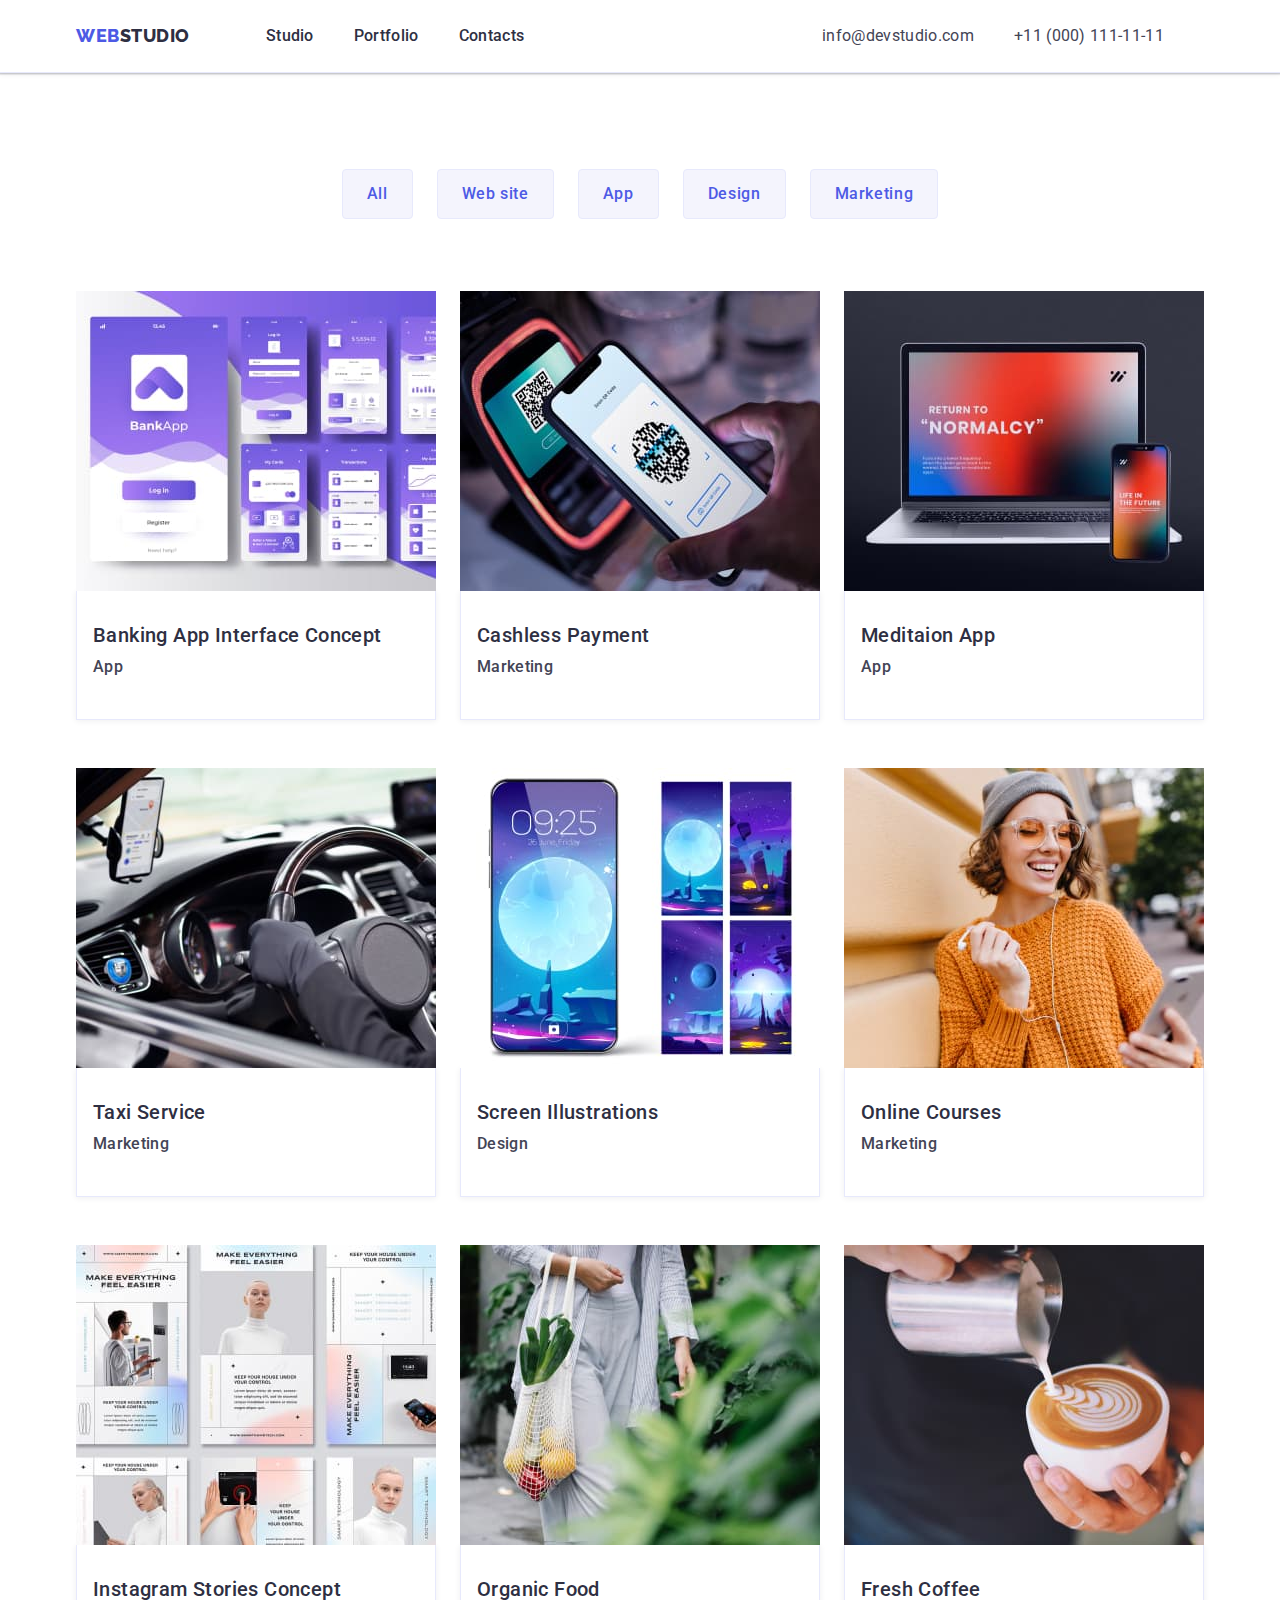
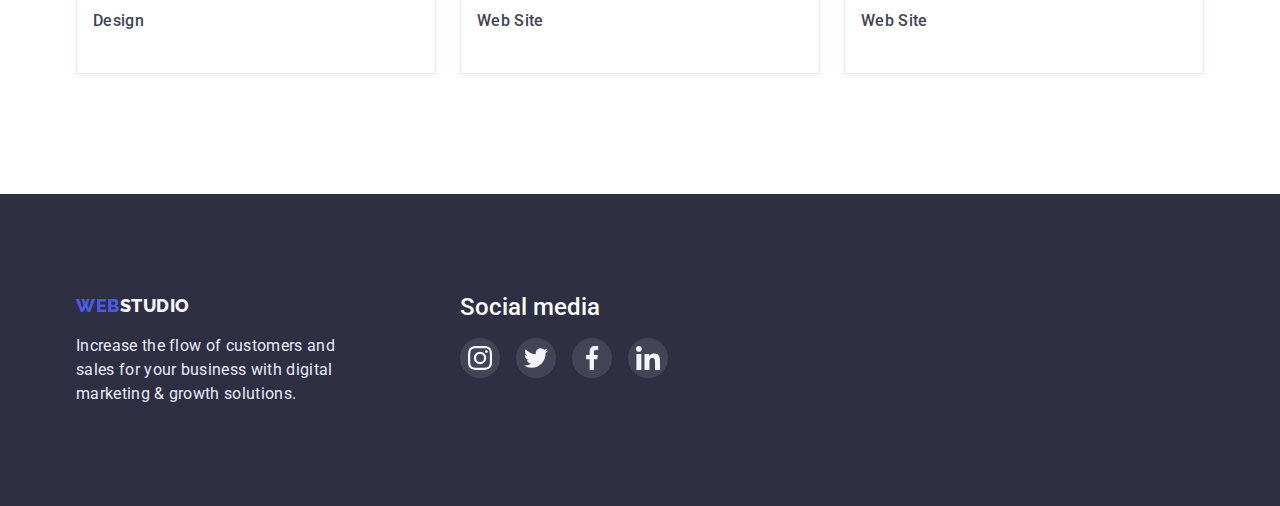
==== portfolio.html @ a3a53107 "Initial commit" ====
<!DOCTYPE html>
<html lang="en">

<head>
  <meta charset="UTF-8" />
  <meta http-equiv="X-UA-Compatible" content="IE=edge" />
  <meta name="viewport" content="width=device-width, initial-scale=1.0" />
  <title>Portfolio</title>
  <link rel="preconnect" href="https://fonts.googleapis.com" />
  <link rel="preconnect" href="https://fonts.gstatic.com" crossorigin />
  <link href="https://fonts.googleapis.com/css2?family=Raleway:wght@800&family=Roboto:wght@400;500;700;900&display=swap"
    rel="stylesheet" />
  <link rel="stylesheet" href="https://cdn.jsdelivr.net/npm/modern-normalize@1.1.0/modern-normalize.min.css">

  <link rel="stylesheet" href="./css/styles.css" />
</head>

<body>
  <!-- HEADER -->

  <header class="page-header">
    <div class="header-container container">
      <nav class="page-nav">
        <a class="logo link" href="./index.html">Web<span class="dark-logo">Studio</span></a>
        <ul class="menu-list list">
          <li class="menu-item">
            <a class="menu-link link" href="./index.html">Studio</a>
          </li>
          <li class="menu-item">
            <a class="menu-link link" href="./portfolio.html">Portfolio</a>
          </li>
          <li class="menu-item">
            <a class="menu-link link" href="">Contacts</a>
          </li>
        </ul>
      </nav>

      <ul class="contact list">
        <li class="contact-item">
          <a class="contact-link link" href="mailto:info@devstudio.com">info@devstudio.com</a>
        </li>
        <li class="contact-item">
          <a class="contact-link link" href="tel:+110001111111">+11 (000) 111-11-11</a>
        </li>
      </ul>
    </div>
  </header>


  <!-- Our projects -->
  <main>

    <section class="main-menu">
      <div class="container">
        <h1 hidden>Our projects</h1>
        <ul class="project-list list">
          <li><button type="button" class="project-button">All</button></li>
          <li><button type="button" class="project-button">Web site</button></li>
          <li><button type="button" class="project-button">App</button>
          </li>
          <li><button type="button" class="project-button">Design</button></li>
          <li><button type="button" class="project-button">Marketing</button></li>
        </ul>

        <!-- Work examples -->

        <ul class="work-list list">
          <li class="work-item">
            <a class="work-item-link link" href=""><img class="work-example" src="./images/projects/project1.jpg"
                alt="Banking App Interface" width="360" height="300" />
              <div class="work-team-wrapper">
                <h2 class="section-subtitle">Banking App Interface Concept</h2>
                <p class="section-discription">App</p>
              </div>
            </a>
          </li>
          <li class="work-item">
            <a class="work-item-link link" href=""><img class="work-example" src="./images/projects/project2.jpg"
                alt="paying by phone" width="360" height="300" />
              <div class="work-team-wrapper">
                <h2 class="section-subtitle">Cashless Payment</h2>
                <p class="section-discription">Marketing</p>
              </div>
            </a>
          </li>
          <li class="work-item">
            <a class="work-item-link link" href=""><img class="work-example" src="./images/projects/project3.jpg"
                alt="laptop with app screen" width="360" height="300" />
              <div class="work-team-wrapper">
                <h2 class="section-subtitle">Meditaion App</h2>
                <p class="section-discription">App</p>
              </div>
            </a>
          </li>
          <li class="work-item">
            <a class="work-item-link link" href=""><img class="work-example" src="./images/projects/project4.jpg"
                alt="driver in the car" width="360" height="300" />
              <div class="work-team-wrapper">
                <h2 class="section-subtitle">Taxi Service</h2>
                <p class="section-discription">Marketing</p>
              </div>
            </a>
          </li>
          <li class="work-item">
            <a class="work-item-link link" href=""><img class="work-example" src="./images/projects/project5.jpg"
                alt="wallpapers for the phone" width="360" height="300" />
              <div class="work-team-wrapper">
                <h2 class="section-subtitle">Screen Illustrations</h2>
                <p class="section-discription">Design</p>
              </div>
            </a>
          </li>
          <li class="work-item">
            <a class="work-item-link link" href=""><img class="work-example" src="./images/projects/project6.jpg"
                alt="smiling girl with a phone" width="360" height="300" />
              <div class="work-team-wrapper">
                <h2 class="section-subtitle">Online Courses</h2>
                <p class="section-discription">Marketing</p>
              </div>
            </a>
          </li>
          <li class="work-item">
            <a class="work-item-link link" href=""><img class="work-example" src="./images/projects/project7.jpg"
                alt="wallpapers for instagram" width="360" height="300" />
              <div class="work-team-wrapper">
                <h2 class="section-subtitle">Instagram Stories Concept</h2>
                <p class="section-discription">Design</p>
              </div>
            </a>
          </li>
          <li class="work-item">
            <a class="work-item-link link" href=""><img class="work-example" src="./images/projects/project8.jpg"
                alt="legumes in the bag" width="360" height="300" />
              <div class="work-team-wrapper">
                <h2 class="section-subtitle">Organic Food</h2>
                <p class="section-discription">Web Site</p>
              </div>
            </a>
          </li>
          <li class="work-item">
            <a class="work-item-link link" href=""><img class="work-example" src="./images/projects/project9.jpg"
                alt="coffe in the cup" width="360" height="300" />
              <div class="work-team-wrapper">
                <h2 class="section-subtitle">Fresh Coffee</h2>
                <p class="section-discription">Web Site</p>
              </div>
            </a>
          </li>
        </ul>
      </div>
    </section>

  </main>
  <!-- FOOTER -->

  <footer class="footer">
    <div class="footer-container">
      <div class="footer-logo-part">
        <a class="logo link" href="./index.html">Web<span class="light-logo">Studio</span></a>
        <p class="footer-discription">
          Increase the flow of customers and sales for your business with digital
          marketing & growth solutions.
        </p>
      </div>
      <div class="social-media">
        <h2 class="footer-title">Social media</h2>
        <ul class="footer-social list">
          <li class="social-item">
            <a class="footer-social-link" href="https://instagram.com" rel="noopener noreferrer"
              aria-label="instagram link">
              <svg class="footer-social-sgv" width="24" height="24">
                <use href="./images/icons.svg#icon-instagram"></use>
              </svg>
            </a>
          </li>
          <li class="social-item">
            <a class="footer-social-link" href="https://twitter.com" rel="noopener noreferrer"
              aria-label="twitter link">
              <svg class="footer-social-svg" width="24" height="24">
                <use href="./images/icons.svg#icon-twitter"></use>
              </svg>
            </a>
          </li>
          <li class="social-item">
            <a class="footer-social-link" href="https://facebook.com" rel="noopener noreferrer"
              aria-label="facebook link">
              <svg class="footer-social-svg" width="24" height="24">
                <use href="./images/icons.svg#icon-facebook"></use>
              </svg>
            </a>
          </li>
          <li class="social-item">
            <a class="footer-social-link" href="https://linkedin.com/" rel="noopener noreferrer"
              aria-label="linkedin link">
              <svg class="footer-social-svg" width="24" height="24">
                <use href="./images/icons.svg#icon-linkedin"></use>
              </svg>
            </a>
          </li>
        </ul>
      </div>
    </div>

  </footer>

</body>

</html>
---- css/styles.css ----
:root {
  /* Fonts */
  --primary-font: 'Roboto', sans-serif;
  --secondary-font: 'Raleway', sans-serif;

  /* text colors */
  --primary-text-color: #2e2f42;
  --secondary-text-color: #434455;
  --contrast-text-color: #ffffff;

  /* BG colors */
  --dark-color-theme: #e7e9fc;
  --accent-color: #4d5ae5;
  --style-color: #404bbf;
  --accent-color-second: #f4f4fd;
  --accent-color-border-8: rgba(46, 47, 66, 0.08);
  --accent-color-border-16: rgba(46, 47, 66, 0.16);
  --accent-color-border-70: rgba(46, 47, 66, 0.7);
  --icons-color: #8e8f99;
  --icons-color2: #31d0aa;
  --icons-color3: rgba(255, 255, 255, 0.1);
}
/* reset styles */
h1,
h2,
h3,
h4,
h5,
h6,
ul,
p {
  margin: 0;
}

img {
  display: block;
  max-width: 100%;
  height: auto;
}

.list {
  list-style: none;
  margin: 0;
  padding: 0;
}
.link {
  text-decoration: none;
}
body {
  font-family: var(--primary-font);
  color: var(--primary-text-color);
}
/* =============== COMPONENTS====================== */
.section-title {
  font-weight: 700;
  font-size: 36px;
  line-height: 1.11;
  text-align: center;
  letter-spacing: 0.02em;
  text-transform: capitalize;
  margin-bottom: 72px;
}

.section-subtitle {
  font-weight: 500;
  font-size: 20px;
  line-height: 1.2;
  letter-spacing: 0.02em;
  margin-bottom: 8px;
}
.section-discription {
  font-size: 16px;
  line-height: 1.5;
  letter-spacing: 0.02em;
  color: var(--secondary-text-color);
  margin-bottom: 8px;
}

.container {
  width: 1158px;
  padding: 0 15px;
  margin: 0 auto;
}

.section {
  padding-top: 120px;
}

/*==== flexbox==== */

.header-container {
  display: flex;
  align-items: center;
  flex-direction: row;
}

.menu-list {
  display: flex;
  align-items: center;
  gap: 40px;
}

.page-nav {
  display: flex;
  flex-direction: row;
}
.contact {
  display: flex;
  flex-direction: row;
}
.contact-item {
  margin-right: 40px;
}

.benefits-list {
  display: flex;
  flex-direction: row;
  gap: 24px;
}

.team-list {
  display: flex;
  gap: 24px;
  flex-direction: row;
  justify-content: center;
  align-items: center;
}

.project-list {
  display: flex;
  flex-direction: row;

  margin-bottom: 72px;
  justify-content: center;
  gap: 24px;
}

.work-list {
  display: flex;
  flex-direction: row;
  flex-wrap: wrap;
  row-gap: 48px;
  column-gap: 24px;
}

.work-item {
  width: calc((100% - 24px * 2) / 3);
}

/* =============== /COMPONENTS====================== */
/*================= HEADER =======================*/

.page-header {
  padding-top: 24px;
  padding-bottom: 24px;
}
.page-nav {
  margin-right: auto;
}

.logo {
  font-family: var(--secondary-font);
  font-weight: 800;
  font-size: 18px;
  line-height: 1.33;
  display: flex;
  align-items: center;
  letter-spacing: 0.03em;
  text-transform: uppercase;
  color: var(--accent-color);
  margin-right: 76px;
}
.dark-logo {
  color: var(--primary-text-color);
}
.menu-link {
  font-weight: 500;
  font-size: 16px;
  line-height: 1.5;
  letter-spacing: 0.02em;
  color: var(--primary-text-color);
}

.menu-link:focus,
.menu-link:hover {
  color: var(--style-color);
}

.work-item-link {
  color: var(--primary-text-color);
  font-weight: 500;
  font-size: 20px;
  line-height: 1.2;
}

.contact-link {
  font-size: 16px;
  line-height: 1.5;
  letter-spacing: 0.02em;
  color: var(--secondary-text-color);
}
.contact-link:focus,
.contact-link:hover {
  color: var(--style-color);
}

/*==================== Hero =========================*/
.hero {
  background-color: var(--primary-text-color);
  padding: 188px 0px;
  background-image: linear-gradient(
      var(--accent-color-border-70),
      var(--accent-color-border-70)
    ),
    url(../images/hero/hero.jpg);

  background-repeat: no-repeat;
  background-position: center;
  max-width: 1440px;
  margin-left: auto;
  margin-right: auto;
}

.main-title {
  font-weight: 700;
  font-size: 56px;
  line-height: 1.07;
  text-align: center;
  letter-spacing: 0.02em;
  color: var(--contrast-text-color);
  margin-bottom: 48px;
}

.main-menu {
  padding: 96px 0px 120px 0px;
}

.button {
  min-width: 169px;
  min-height: 56px;
  border-radius: 4px;
  padding: 16px 32px;
  font-family: var(--primary-font);
  font-weight: 500;
  font-size: 16px;
  line-height: 1.5;
  align-items: center;
  letter-spacing: 0.04em;
  color: var(--contrast-text-color);
  background: var(--accent-color);
  cursor: pointer;
  border: none;
  display: block;
  margin-right: auto;
  margin-left: auto;
}

.hero-container {
  text-align: center;
}

.button:hover,
.button:focus {
  background: var(--style-color);
}
.project-button {
  font-family: var(--primary-font);
  font-weight: 500;
  font-size: 16px;
  line-height: 1.5;
  display: flex;
  align-items: center;
  text-align: center;
  letter-spacing: 0.04em;
  color: var(--accent-color);
  background-color: var(--accent-color-second);
  cursor: pointer;
  border: 1px solid var(--dark-color-theme);
  display: block;
  padding: 12px 24px;
  border-radius: 4px;
}

.project-button:hover,
.project-button:focus {
  background: var(--style-color);
  color: var(--contrast-text-color);
  box-shadow: 0px 3px 1px rgba(0, 0, 0, 0.1), 0px 2px 1px rgba(0, 0, 0, 0.08),
    0px 2px 2px rgba(0, 0, 0, 0.12);
  border-radius: 4px;
  border-color: var(--style-color);
}

.our-team {
  background-color: var(--accent-color-second);
  padding-bottom: 120px;
}

.work-item {
  width: 360px;
}

.work-team-wrapper {
  border: 1px solid var(--dark-color-theme);
  border-top: none;
  padding: 32px 16px;
  box-shadow: 0px 1px 6px var(--accent-color-border-8);
}

.work-item:hover,
.work-item:focus {
  border: 1px solid var(--accent-color-second);
  box-shadow: 0px 1px 6px var(--accent-color-border-8),
    0px 1px 1px var(--accent-color-border-16),
    0px 2px 1px var(--accent-color-border-8);
}

.team-members-wrapper {
  padding: 32px 16px;
  text-align: center;
  background: var(--contrast-text-color);
  box-shadow: 0px 1px 6px var(--accent-color-border-8),
    0px 1px 1px var(--accent-color-border-16),
    0px 2px 1px var(--accent-color-border-8);
  border-radius: 0px 0px 4px 4p;
  width: 264px;
}

.page-header {
  border: 1px solid var(--dark-color-theme);
  box-shadow: 0px 1px 6px var(--accent-color-border-8),
    0px 1px 1px var(--accent-color-border-16),
    0px 2px 1px var(--accent-color-border-8);
  border-top: none;
  border-right: none;
  border-left: none;
}

.work {
  padding-bottom: 120px;
  /* align-items: center; */
  /* justify-content: center; */
}
.socials {
  display: flex;
  gap: 24px;
  align-items: center;
  justify-content: center;
}
/* 
.social-icon {
  fill: var(--accent-color);
} */
.social-link:hover,
.social-link:focus {
  background-color: var(--style-color);
}

.social-link {
  display: flex;
  align-items: center;
  justify-content: center;
  width: 40px;
  height: 40px;

  background-color: var(--accent-color);
  border-radius: 50%;
}
.benefits-icons {
  display: flex;
  justify-content: center;
  align-items: center;
  background: var(--accent-color-second);
  border-radius: 4px;
  height: 112px;
  margin-bottom: 8px;
}

.customers {
  padding-top: 130px;
  padding-bottom: 120px;
}
.customers-title {
  font-weight: 700;
  font-size: 36px;
  line-height: calc(40 / 36);
  margin-bottom: 72px;
  text-align: center;
  letter-spacing: 0.02em;
  color: var(--primary-text-color);
}
.customer-list {
  display: flex;
  justify-content: space-between;
}
.customers-link {
  display: flex;
  width: 168px;
  height: 88px;
  justify-content: center;
  align-items: center;
  color: var(--icons-color);
  box-sizing: border-box;
  border: 2px solid var(--icons-color);
  border-radius: 4px;
}
.customers-link:hover,
.customers-link:focus {
  color: var(--style-color);
  border: 1px solid var(--style-color);
}

.customers-svg {
  fill: currentColor;
}

/* footer */
.footer-discription {
  font-size: 16px;
  line-height: 1.5;
  letter-spacing: 0.02em;
  color: var(--dark-color-theme);
  margin-top: 16px;
  width: 264px;
}
.light-logo {
  color: var(--accent-color-second);
}
.footer {
  background-color: var(--primary-text-color);
  padding-top: 100px;
  padding-bottom: 100px;
}
.footer-container {
  display: flex;
  flex-wrap: nowrap;
  width: 1158px;
  padding: 0 15px;
  margin: 0 auto;
}
.footer-title {
  color: var(--contrast-text-color);
  margin-bottom: 16px;
  font-weight: 500;
}
.social-media {
  display: flex;
  flex-wrap: wrap;
  height: 80px;
  margin-left: 120px;
  padding-right: 707px;
}
.footer-social-link {
  display: flex;
  align-items: center;
  justify-content: center;
  width: 40px;
  height: 40px;

  background-color: var(--icons-color3);
  border-radius: 50%;
}
.footer-social-link:hover,
.footer-social-linbk:focus {
  background-color: var(--icons-color2);
}
.footer-social {
  display: flex;
  justify-content: center;
  align-items: center;
  gap: 16px;
}
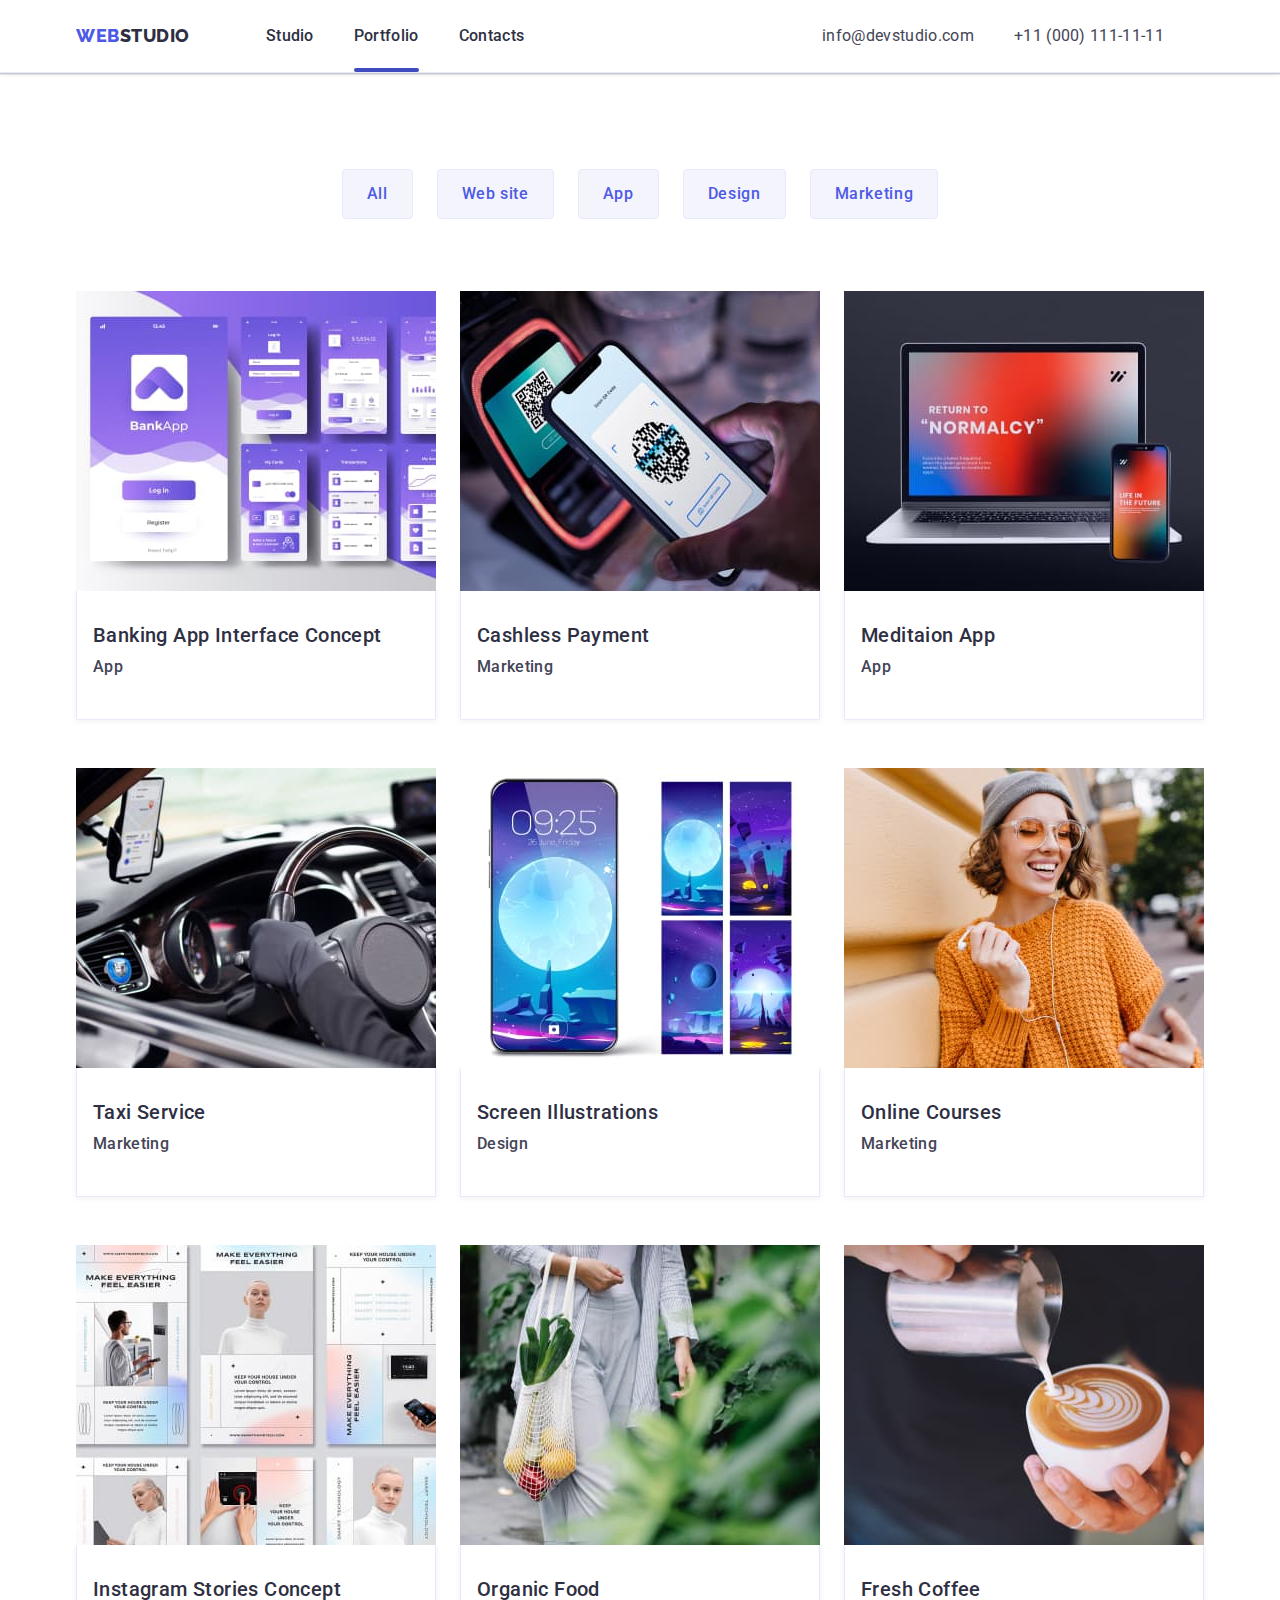
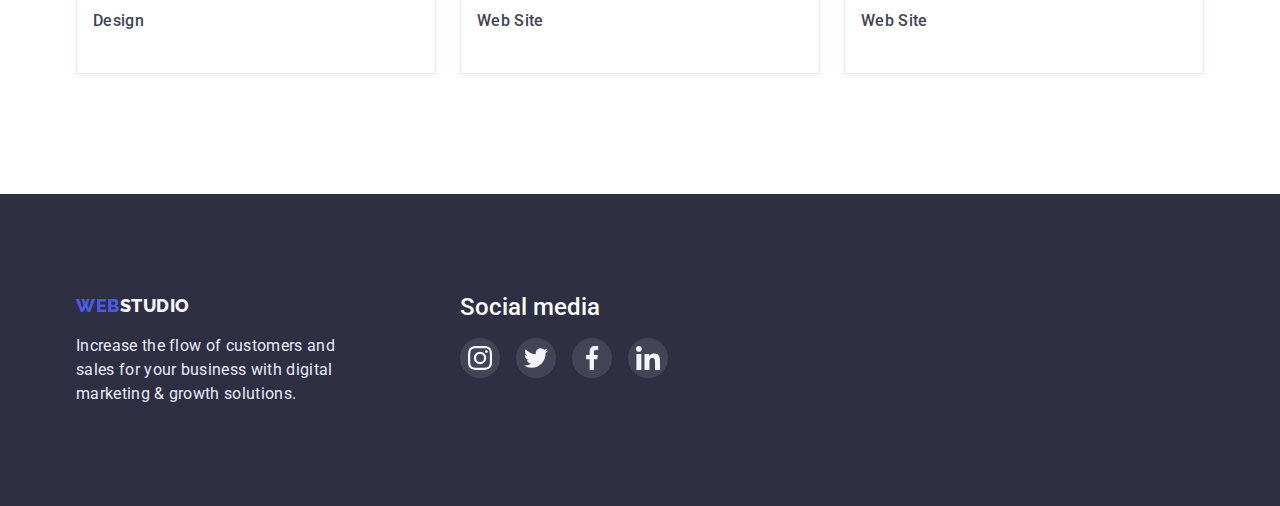
==== commit dea71d2d: "whole" ====
--- a/portfolio.html
+++ b/portfolio.html
@@ -27,7 +27,7 @@
             <a class="menu-link link" href="./index.html">Studio</a>
           </li>
           <li class="menu-item">
-            <a class="menu-link link" href="./portfolio.html">Portfolio</a>
+            <a class="menu-link link current" href="./portfolio.html">Portfolio</a>
           </li>
           <li class="menu-item">
             <a class="menu-link link" href="">Contacts</a>
@@ -66,8 +66,15 @@
 
         <ul class="work-list list">
           <li class="work-item">
-            <a class="work-item-link link" href=""><img class="work-example" src="./images/projects/project1.jpg"
-                alt="Banking App Interface" width="360" height="300" />
+            <a class="work-item-link link" href="">
+              <div class="work-item-thumb"><img class="work-example" src="./images/projects/project1.jpg"
+                  alt="Banking App Interface" width="360" height="300" />
+                <div class="work-item-text">
+                  <p class="work-item-discription">14 Stylish and User-Friendly App Design Concepts * Task Manager App
+                    *
+                    Calories Tracker App * Exotic Fruit Ecommerce App * CLoud Storage App</p>
+                </div>
+              </div>
               <div class="work-team-wrapper">
                 <h2 class="section-subtitle">Banking App Interface Concept</h2>
                 <p class="section-discription">App</p>
@@ -75,8 +82,15 @@
             </a>
           </li>
           <li class="work-item">
-            <a class="work-item-link link" href=""><img class="work-example" src="./images/projects/project2.jpg"
-                alt="paying by phone" width="360" height="300" />
+            <a class="work-item-link link" href="">
+              <div class="work-item-thumb"><img class="work-example" src="./images/projects/project2.jpg"
+                  alt="paying by phone" width="360" height="300" />
+                <div class="work-item-text">
+                  <p class="work-item-discription">14 Stylish and User-Friendly App Design Concepts * Task Manager App
+                    *
+                    Calories Tracker App * Exotic Fruit Ecommerce App * CLoud Storage App</p>
+                </div>
+              </div>
               <div class="work-team-wrapper">
                 <h2 class="section-subtitle">Cashless Payment</h2>
                 <p class="section-discription">Marketing</p>
@@ -84,8 +98,17 @@
             </a>
           </li>
           <li class="work-item">
-            <a class="work-item-link link" href=""><img class="work-example" src="./images/projects/project3.jpg"
-                alt="laptop with app screen" width="360" height="300" />
+            <a class="work-item-link link" href="">
+              <div class="work-item-thumb"><img class="work-example" src="./images/projects/project3.jpg"
+                  alt="laptop with app screen" width="360" height="300" />
+                <div class="work-item-text">
+                  <p class="work-item-discription">14 Stylish and User-Friendly App Design Concepts * Task Manager App
+                    *
+                    Calories Tracker App * Exotic Fruit Ecommerce App * CLoud Storage App</p>
+                </div>
+              </div>
+
+
               <div class="work-team-wrapper">
                 <h2 class="section-subtitle">Meditaion App</h2>
                 <p class="section-discription">App</p>
@@ -93,8 +116,15 @@
             </a>
           </li>
           <li class="work-item">
-            <a class="work-item-link link" href=""><img class="work-example" src="./images/projects/project4.jpg"
-                alt="driver in the car" width="360" height="300" />
+            <a class="work-item-link link" href="">
+              <div class="work-item-thumb"><img class="work-example" src="./images/projects/project4.jpg"
+                  alt="driver in the car" width="360" height="300" />
+                <div class="work-item-text">
+                  <p class="work-item-discription">14 Stylish and User-Friendly App Design Concepts * Task Manager App
+                    *
+                    Calories Tracker App * Exotic Fruit Ecommerce App * CLoud Storage App</p>
+                </div>
+              </div>
               <div class="work-team-wrapper">
                 <h2 class="section-subtitle">Taxi Service</h2>
                 <p class="section-discription">Marketing</p>
@@ -102,8 +132,15 @@
             </a>
           </li>
           <li class="work-item">
-            <a class="work-item-link link" href=""><img class="work-example" src="./images/projects/project5.jpg"
-                alt="wallpapers for the phone" width="360" height="300" />
+            <a class="work-item-link link" href="">
+              <div class="work-item-thumb"><img class="work-example" src="./images/projects/project5.jpg"
+                  alt="wallpapers for the phone" width="360" height="300" />
+                <div class="work-item-text">
+                  <p class="work-item-discription">14 Stylish and User-Friendly App Design Concepts * Task Manager App
+                    *
+                    Calories Tracker App * Exotic Fruit Ecommerce App * CLoud Storage App</p>
+                </div>
+              </div>
               <div class="work-team-wrapper">
                 <h2 class="section-subtitle">Screen Illustrations</h2>
                 <p class="section-discription">Design</p>
@@ -111,8 +148,15 @@
             </a>
           </li>
           <li class="work-item">
-            <a class="work-item-link link" href=""><img class="work-example" src="./images/projects/project6.jpg"
-                alt="smiling girl with a phone" width="360" height="300" />
+            <a class="work-item-link link" href="">
+              <div class="work-item-thumb"><img class="work-example" src="./images/projects/project6.jpg"
+                  alt="smiling girl with a phone" width="360" height="300" />
+                <div class="work-item-text">
+                  <p class="work-item-discription">14 Stylish and User-Friendly App Design Concepts * Task Manager App
+                    *
+                    Calories Tracker App * Exotic Fruit Ecommerce App * CLoud Storage App</p>
+                </div>
+              </div>
               <div class="work-team-wrapper">
                 <h2 class="section-subtitle">Online Courses</h2>
                 <p class="section-discription">Marketing</p>
@@ -120,8 +164,15 @@
             </a>
           </li>
           <li class="work-item">
-            <a class="work-item-link link" href=""><img class="work-example" src="./images/projects/project7.jpg"
-                alt="wallpapers for instagram" width="360" height="300" />
+            <a class="work-item-link link" href="">
+              <div class="work-item-thumb"><img class="work-example" src="./images/projects/project7.jpg"
+                  alt="wallpapers for instagram" width="360" height="300" />
+                <div class="work-item-text">
+                  <p class="work-item-discription">14 Stylish and User-Friendly App Design Concepts * Task Manager App
+                    *
+                    Calories Tracker App * Exotic Fruit Ecommerce App * CLoud Storage App</p>
+                </div>
+              </div>
               <div class="work-team-wrapper">
                 <h2 class="section-subtitle">Instagram Stories Concept</h2>
                 <p class="section-discription">Design</p>
@@ -129,8 +180,15 @@
             </a>
           </li>
           <li class="work-item">
-            <a class="work-item-link link" href=""><img class="work-example" src="./images/projects/project8.jpg"
-                alt="legumes in the bag" width="360" height="300" />
+            <a class="work-item-link link" href="">
+              <div class="work-item-thumb"><img class="work-example" src="./images/projects/project8.jpg"
+                  alt="legumes in the bag" width="360" height="300" />
+                <div class="work-item-text">
+                  <p class="work-item-discription">14 Stylish and User-Friendly App Design Concepts * Task Manager App
+                    *
+                    Calories Tracker App * Exotic Fruit Ecommerce App * CLoud Storage App</p>
+                </div>
+              </div>
               <div class="work-team-wrapper">
                 <h2 class="section-subtitle">Organic Food</h2>
                 <p class="section-discription">Web Site</p>
@@ -138,8 +196,15 @@
             </a>
           </li>
           <li class="work-item">
-            <a class="work-item-link link" href=""><img class="work-example" src="./images/projects/project9.jpg"
-                alt="coffe in the cup" width="360" height="300" />
+            <a class="work-item-link link" href="">
+              <div class="work-item-thumb"><img class="work-example" src="./images/projects/project9.jpg"
+                  alt="coffe in the cup" width="360" height="300" />
+                <div class="work-item-text">
+                  <p class="work-item-discription">14 Stylish and User-Friendly App Design Concepts * Task Manager App
+                    *
+                    Calories Tracker App * Exotic Fruit Ecommerce App * CLoud Storage App</p>
+                </div>
+              </div>
               <div class="work-team-wrapper">
                 <h2 class="section-subtitle">Fresh Coffee</h2>
                 <p class="section-discription">Web Site</p>
--- a/css/styles.css
+++ b/css/styles.css
@@ -19,6 +19,14 @@
   --icons-color: #8e8f99;
   --icons-color2: #31d0aa;
   --icons-color3: rgba(255, 255, 255, 0.1);
+  --backdrop: rgba(46, 47, 66, 0.4);
+  --modal-box: #fcfcfc;
+  --modal-box-shadow: 0px 1px 1px rgba(0, 0, 0, 0.14),
+    0px 1px 3px rgba(0, 0, 0, 0.12), 0px 2px 1px rgba(0, 0, 0, 0.2);
+  border-radius: 4px;
+
+  /* transitions */
+  --trans-fast: 250ms, cubic-bezier(0.4, 0, 0.2, 1);
 }
 /* reset styles */
 h1,
@@ -76,6 +84,15 @@
   margin-bottom: 8px;
 }
 
+.work-item-discription {
+  font-weight: 400;
+  font-size: 16px;
+  line-height: 1.5;
+  letter-spacing: 0.02em;
+  color: var(--accent-color-second);
+  margin-bottom: 8px;
+}
+
 .container {
   width: 1158px;
   padding: 0 15px;
@@ -151,8 +168,10 @@
 /*================= HEADER =======================*/
 
 .page-header {
-  padding-top: 24px;
-  padding-bottom: 24px;
+  padding-top: 0;
+  padding-bottom: 0;
+  display: flex;
+  align-items: center;
 }
 .page-nav {
   margin-right: auto;
@@ -174,11 +193,23 @@
   color: var(--primary-text-color);
 }
 .menu-link {
+  display: flex;
+  align-items: center;
+  justify-content: center;
+  padding-bottom: 24px;
+  padding-top: 24px;
+
   font-weight: 500;
   font-size: 16px;
   line-height: 1.5;
   letter-spacing: 0.02em;
+
   color: var(--primary-text-color);
+  position: relative;
+
+  transition-property: color;
+  transition-duration: 250ms;
+  transition-timing-function: cubic-bezier(0.4, 0, 0.2, 1);
 }
 
 .menu-link:focus,
@@ -186,6 +217,22 @@
   color: var(--style-color);
 }
 
+.menu-link.current::after {
+  content: '';
+  position: absolute;
+  bottom: 0;
+
+  display: block;
+  width: 100%;
+  height: 4px;
+  border-radius: 2px;
+  background-color: var(--style-color);
+}
+
+.menu-list {
+  display: flex;
+  align-items: center;
+}
 .work-item-link {
   color: var(--primary-text-color);
   font-weight: 500;
@@ -198,12 +245,22 @@
   line-height: 1.5;
   letter-spacing: 0.02em;
   color: var(--secondary-text-color);
-}
+
+  transition-property: color;
+  transition-duration: 250ms;
+  transition-timing-function: cubic-bezier(0.4, 0, 0.2, 1);
+  transition-delay: 0;
+}
+
 .contact-link:focus,
 .contact-link:hover {
   color: var(--style-color);
 }
-
+/* transition-property: background-color, transform;
+  transition-duration: 500ms;
+  transition-timing-function: linear;
+  transition-delay: 0;
+} */
 /*==================== Hero =========================*/
 .hero {
   background-color: var(--primary-text-color);
@@ -247,22 +304,28 @@
   align-items: center;
   letter-spacing: 0.04em;
   color: var(--contrast-text-color);
-  background: var(--accent-color);
+  background-color: var(--accent-color);
   cursor: pointer;
   border: none;
   display: block;
   margin-right: auto;
   margin-left: auto;
+
+  transition-property: background-color;
+  transition-duration: 250ms;
+  transition-timing-function: cubic-bezier(0.4, 0, 0.2, 1);
+  transition-delay: 0;
+}
+
+.button:hover,
+.button:focus {
+  background-color: var(--style-color);
 }
 
 .hero-container {
   text-align: center;
 }
 
-.button:hover,
-.button:focus {
-  background: var(--style-color);
-}
 .project-button {
   font-family: var(--primary-font);
   font-weight: 500;
@@ -279,11 +342,15 @@
   display: block;
   padding: 12px 24px;
   border-radius: 4px;
+
+  transition-property: background-color, color, box-shadow, border-color;
+  transition-duration: 250ms;
+  transition-timing-function: cubic-bezier(0.4, 0, 0.2, 1);
 }
 
 .project-button:hover,
 .project-button:focus {
-  background: var(--style-color);
+  background-color: var(--style-color);
   color: var(--contrast-text-color);
   box-shadow: 0px 3px 1px rgba(0, 0, 0, 0.1), 0px 2px 1px rgba(0, 0, 0, 0.08),
     0px 2px 2px rgba(0, 0, 0, 0.12);
@@ -313,6 +380,32 @@
   box-shadow: 0px 1px 6px var(--accent-color-border-8),
     0px 1px 1px var(--accent-color-border-16),
     0px 2px 1px var(--accent-color-border-8);
+}
+.work-item:hover .work-item-text {
+  transform: translateY(0);
+}
+
+.work-item:focus .work-item-text {
+  transform: translateY(0);
+}
+
+.work-item-thumb {
+  position: relative;
+  overflow: hidden;
+}
+
+.work-item-text {
+  position: absolute;
+  top: 0;
+  left: 0;
+  width: 100%;
+  height: 100%;
+  padding: 40px 32px;
+  background-color: var(--accent-color);
+  color: var(--accent-color-second);
+
+  transform: translateY(100%);
+  transition: transform 250ms cubic-bezier(0.4, 0, 0.2, 1);
 }
 
 .team-members-wrapper {
@@ -347,25 +440,28 @@
   align-items: center;
   justify-content: center;
 }
-/* 
-.social-icon {
-  fill: var(--accent-color);
-} */
+
+.social-link {
+  display: flex;
+  align-items: center;
+  justify-content: center;
+  width: 40px;
+  height: 40px;
+
+  background-color: var(--accent-color);
+  border-radius: 50%;
+
+  transition-property: background-color;
+  transition-duration: 250ms;
+  transition-timing-function: cubic-bezier(0.4, 0, 0.2, 1);
+  transition-delay: 0;
+}
+
 .social-link:hover,
 .social-link:focus {
   background-color: var(--style-color);
 }
 
-.social-link {
-  display: flex;
-  align-items: center;
-  justify-content: center;
-  width: 40px;
-  height: 40px;
-
-  background-color: var(--accent-color);
-  border-radius: 50%;
-}
 .benefits-icons {
   display: flex;
   justify-content: center;
@@ -403,6 +499,11 @@
   box-sizing: border-box;
   border: 2px solid var(--icons-color);
   border-radius: 4px;
+
+  transition-property: color, border;
+  transition-duration: 250ms;
+  transition-timing-function: cubic-bezier(0.4, 0, 0.2, 1);
+  transition-delay: 0;
 }
 .customers-link:hover,
 .customers-link:focus {
@@ -459,6 +560,10 @@
 
   background-color: var(--icons-color3);
   border-radius: 50%;
+
+  transition-property: background-color;
+  transition-duration: 250ms;
+  transition-timing-function: cubic-bezier(0.4, 0, 0.2, 1);
 }
 .footer-social-link:hover,
 .footer-social-linbk:focus {
@@ -470,3 +575,62 @@
   align-items: center;
   gap: 16px;
 }
+
+/* modal */
+
+.backdrop {
+  position: fixed;
+  width: 100%;
+  height: 100%;
+  top: 0;
+  left: 0;
+
+  background-color: var(--backdrop);
+
+  transition: opacity 250ms cubic-bezier(0.4, 0, 0.2, 1),
+    visibility 250ms cubic-bezier(0.4, 0, 0.2, 1);
+}
+.backdrop.is-hidden {
+  opacity: 0;
+  visibility: hidden;
+  pointer-events: none;
+}
+
+.modal {
+  position: absolute;
+  top: 50%;
+  left: 50%;
+  transform: translate(-50%, -50%);
+
+  width: 408px;
+  min-height: 576px;
+
+  background: var(--modal-box);
+  box-shadow: var(--modal-box-shadow);
+  border-radius: 4px;
+
+  transition: transform 300ms cubic-bezier(0.4, 0, 0.2, 1),
+    opacity 200ms cubic-bezier(0.4, 0, 0.2, 1);
+}
+.backdrop.is-hidden .modal {
+  transform: scale(1.5);
+  opacity: 0;
+}
+
+.modal-btn {
+  position: absolute;
+  top: 24px;
+  right: 24px;
+
+  width: 24px;
+  height: 24px;
+  padding: 0;
+  display: flex;
+  align-items: center;
+  justify-content: center;
+
+  border: 1px solid rgba(0, 0, 0, 0.1);
+
+  background-color: var(--dark-color-theme);
+  border-radius: 50%;
+}
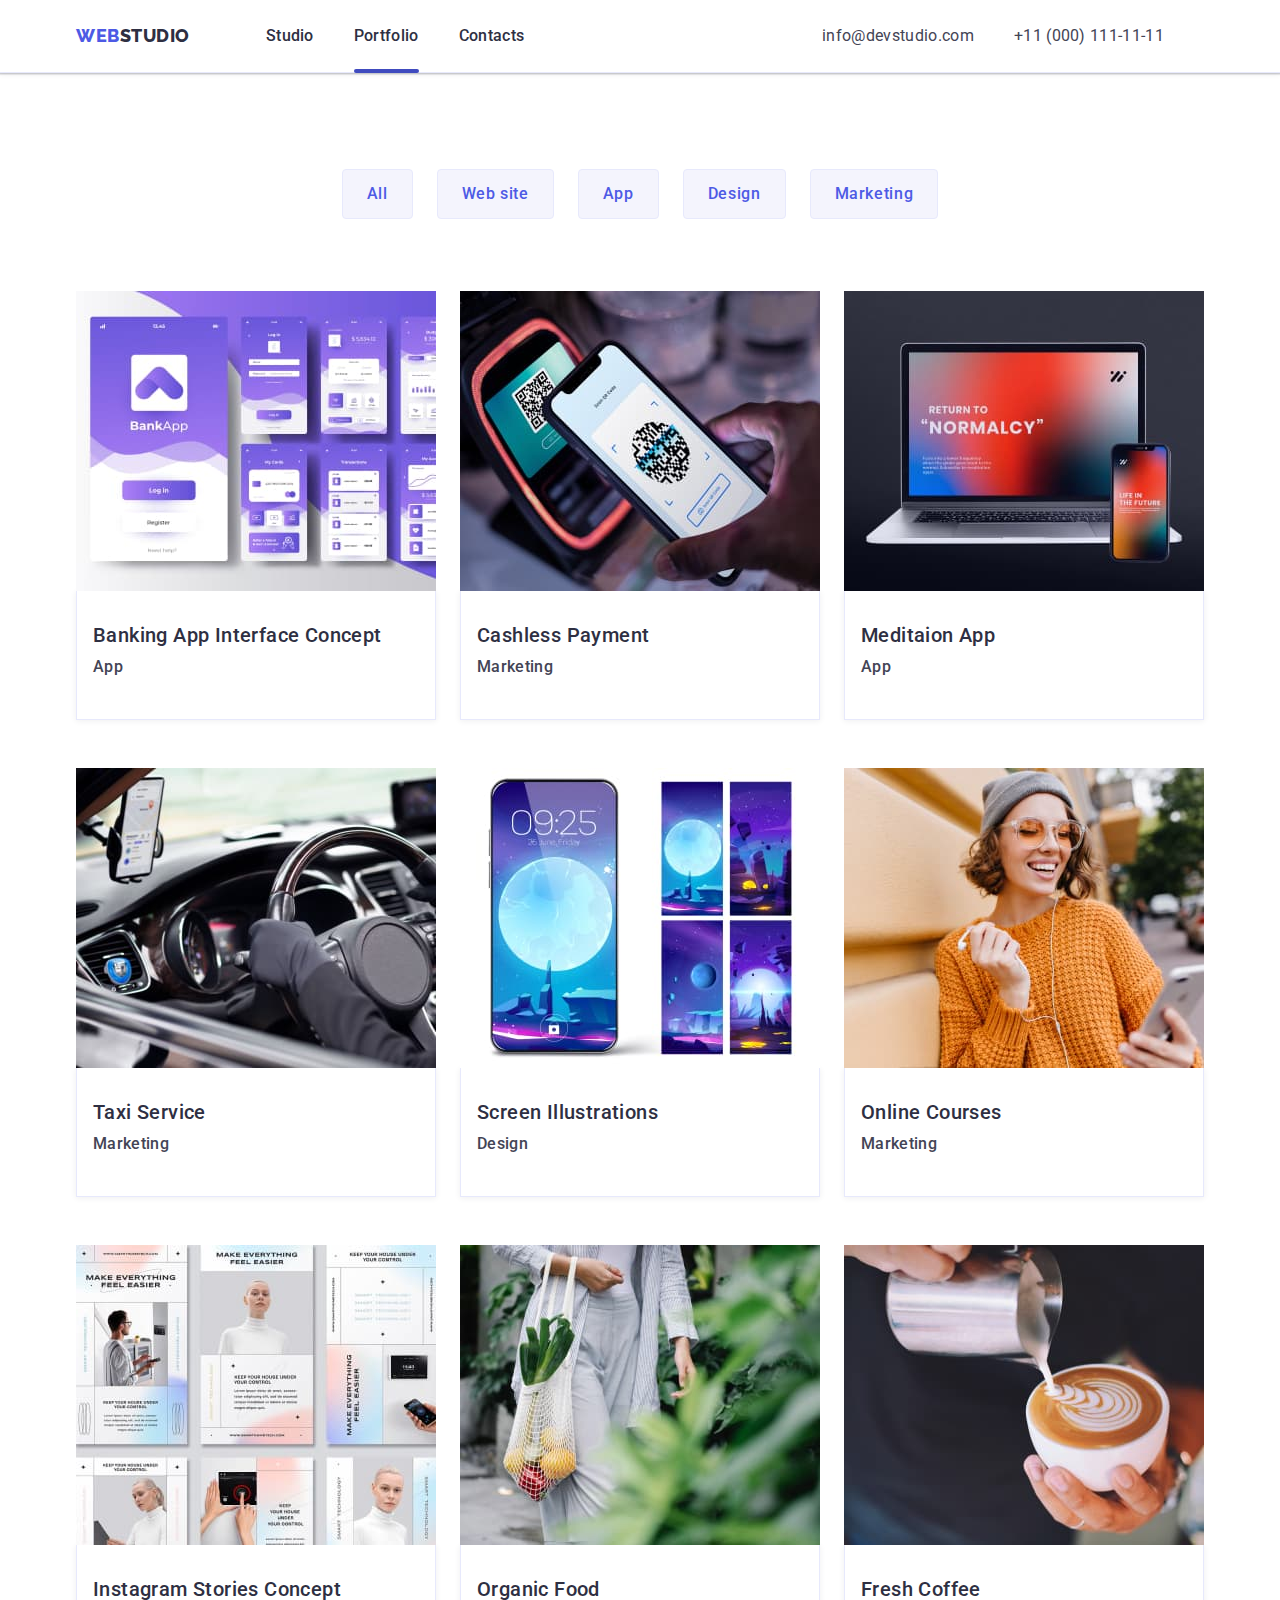
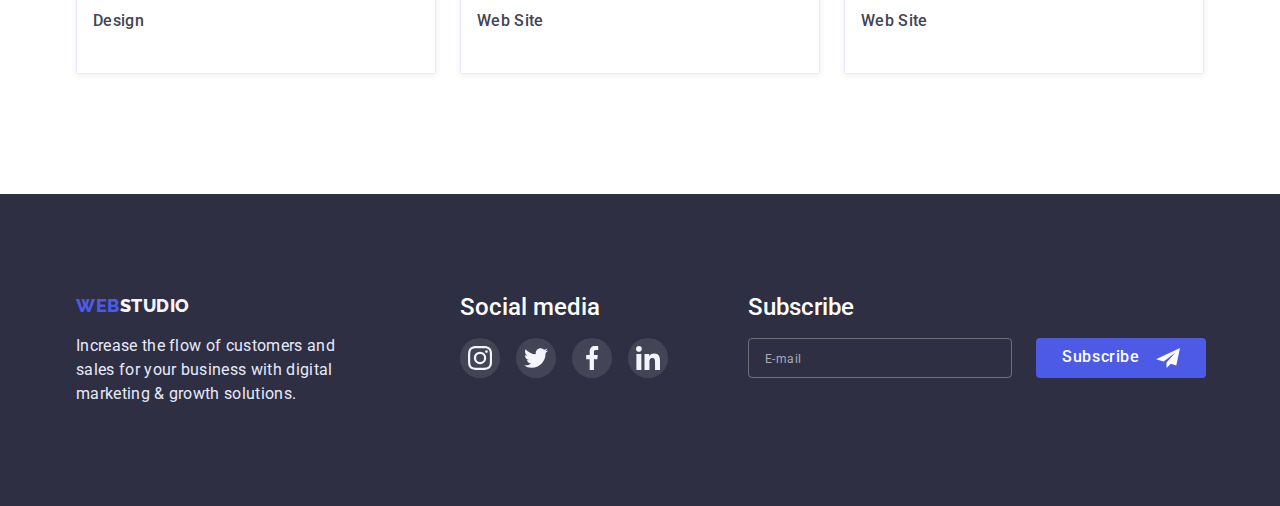
==== commit 0fed203a: "prepwork for 6" ====
--- a/portfolio.html
+++ b/portfolio.html
@@ -264,8 +264,24 @@
           </li>
         </ul>
       </div>
+      <div class="booking">
+        <h2 class="footer-title">Subscribe</h2>
+        <form class="booking-form" name="booking_form" autocomplete="on">
+          <label class="booking-form-label" for="user_email">
+            <input class="booking-form-mail" type="email" name="user_email" placeholder="E-mail" required />
+          </label>
+
+          <button class="booking-form-btn " type="submit">Subscribe
+            <svg class="booking-icon" width="24" height="24">
+              <use href="./images/icons.svg#icon-plane"></use>
+            </svg>
+          </button>
+
+        </form>
+      </div>
     </div>
 
+
   </footer>
 
 </body>
--- a/css/styles.css
+++ b/css/styles.css
@@ -164,6 +164,20 @@
   width: calc((100% - 24px * 2) / 3);
 }
 
+.visually-hidden {
+  position: absolute;
+  width: 1px;
+  height: 1px;
+  margin: -1px;
+  border: 0;
+  padding: 0;
+
+  white-space: nowrap;
+  clip-path: inset(100%);
+  clip: rect(0 0 0 0);
+  overflow: hidden;
+}
+
 /* =============== /COMPONENTS====================== */
 /*================= HEADER =======================*/
 
@@ -220,7 +234,7 @@
 .menu-link.current::after {
   content: '';
   position: absolute;
-  bottom: 0;
+  bottom: -1px;
 
   display: block;
   width: 100%;
@@ -545,11 +559,11 @@
   font-weight: 500;
 }
 .social-media {
-  display: flex;
+  display: block;
   flex-wrap: wrap;
   height: 80px;
   margin-left: 120px;
-  padding-right: 707px;
+  padding-right: 80px;
 }
 .footer-social-link {
   display: flex;
@@ -574,6 +588,64 @@
   justify-content: center;
   align-items: center;
   gap: 16px;
+}
+
+.booking {
+  display: block;
+  justify-content: center;
+}
+.booking-form {
+  display: flex;
+}
+
+.booking-form-mail {
+  width: 264px;
+  height: 40px;
+  padding: 8px 16px;
+  margin-right: 24px;
+  color: #ffffff;
+  background-color: transparent;
+  border: 1px solid rgba(255, 255, 255, 0.3);
+  border-radius: 4px;
+  outline: none;
+}
+
+.booking-form-mail::placeholder {
+  font-size: 12px;
+  line-height: 2;
+  letter-spacing: 0.04em;
+  color: rgba(255, 255, 255, 0.6);
+}
+
+.booking-form-btn {
+  display: flex;
+  align-items: center;
+  text-align: center;
+  font-weight: 500;
+
+  height: 40px;
+  padding-top: 8px;
+  padding-right: 24px;
+  padding-bottom: 8px;
+  padding-left: 24px;
+  letter-spacing: 0.04em;
+  color: var(--contrast-text-color);
+  background-color: var(--accent-color);
+  border-color: transparent;
+  border-radius: 4px;
+  transition-duration: 250ms;
+  transition-timing-function: cubic-bezier(0.4, 0, 0.2, 1);
+  transition-property: color, background-color, border-color;
+}
+.booking-form-btn:hover,
+.booking-form-btn:focus {
+  background-color: var(--style-color);
+  border-color: transparent;
+}
+
+.booking-icon {
+  margin-left: 16px;
+  fill: var(--modal-box);
 }
 
 /* modal */
@@ -604,6 +676,10 @@
 
   width: 408px;
   min-height: 576px;
+  padding-top: 85px;
+  padding-left: 24px;
+  padding-right: 24px;
+  padding-bottom: 10px;
 
   background: var(--modal-box);
   box-shadow: var(--modal-box-shadow);
@@ -633,4 +709,154 @@
 
   background-color: var(--dark-color-theme);
   border-radius: 50%;
-}
+
+  transition: background-color 250ms cubic-bezier(0.4, 0, 0.2, 1),
+    fill 250ms cubic-bezier(0.4, 0, 0.2, 1);
+}
+
+.modal-btn:hover,
+.modal-btn:focus {
+  background-color: var(--style-color);
+  fill: var(--contrast-text-color);
+}
+
+.modal-title {
+  display: block;
+  margin-bottom: 14px;
+  text-align: center;
+}
+
+.modal-form-label {
+  display: block;
+
+  font-weight: 400;
+  font-size: 12px;
+  line-height: 16px;
+  letter-spacing: 0.04em;
+  color: rgba(142, 143, 153, 1);
+
+  margin-bottom: 4px;
+}
+
+.modal-form-group {
+  position: relative;
+  margin-bottom: 8px;
+}
+
+.modal-form-field {
+  display: block;
+  width: 100%;
+  height: 40px;
+  padding-left: 38px;
+
+  border-radius: 4px;
+  border: 1px solid rgba(33, 33, 33, 0.2);
+  outline: 2px solid transparent;
+  outline-offset: -1px;
+
+  transition: outline-color 250ms cubic-bezier(0.4, 0, 0.2, 1);
+}
+
+.modal-form-field:focus,
+.modal-form-field:focus-visible {
+  outline-color: rgba(77, 90, 229, 1);
+}
+.modal-form-icon {
+  position: absolute;
+  top: 50%;
+  left: 16px;
+
+  fill: rgba(46, 47, 66, 1);
+  transition: fill 250ms cubic-bezier(0.4, 0, 0.2, 1);
+
+  transform: translateY(-50%);
+  pointer-events: none;
+}
+.modal-form-field:focus + .modal-form-icon {
+  fill: rgba(77, 90, 229, 1);
+}
+
+.modal-form-comment {
+  display: block;
+  width: 100%;
+  height: 120px;
+  padding: 8px 16px;
+  margin-bottom: 16px;
+
+  font-size: 12px;
+  line-height: 16px;
+  letter-spacing: 0.04em;
+
+  resize: none;
+
+  border-radius: 4px;
+  border: 1px solid rgba(33, 33, 33, 0.2);
+  outline: 2px solid transparent;
+  outline-offset: -1px;
+
+  transition: outline-color 250ms cubic-bezier(0.4, 0, 0.2, 1);
+}
+
+.modal-form-comment:focus,
+.modal-form-comment:focus-visible {
+  outline-color: rgba(77, 90, 229, 1);
+}
+
+.modal-form-comment::placeholder {
+  color: rgba(117, 117, 117, 0.5);
+}
+
+/* /=================== new=========== */
+.form-checkbox {
+  display: flex;
+  align-items: baseline;
+  margin-bottom: 24px;
+}
+.form-checkbox-input {
+  display: block;
+  position: absolute;
+  width: 16px;
+  height: 16px;
+  border: none;
+}
+.form-checkbox-label {
+  position: relative;
+  display: block;
+  margin-left: 24px;
+  font-size: 12px;
+  line-height: 1.33;
+  letter-spacing: 0.04em;
+  color: #757575;
+}
+
+.form-checkbox-label::before {
+  content: '';
+  position: absolute;
+  top: 0px;
+  left: -24px;
+  width: 16px;
+  height: 16px;
+  border: 1.25px solid rgba(46, 47, 66, 1);
+  border-radius: 2px;
+  background-color: rgba(244, 244, 253, 1);
+  transition: border-color 250ms cubic-bezier(0.4, 0, 0.2, 1),
+    background-color 250ms cubic-bezier(0.4, 0, 0.2, 1),
+    background-image 250ms cubic-bezier(0.4, 0, 0.2, 1);
+}
+.form-checkbox-input:checked ~ .form-checkbox-label::before {
+  background-color: var(--style-color);
+  background-image: url(../images/icons/vector.svg);
+  border-color: var(--style-color);
+  background-repeat: no-repeat;
+  background-position: center;
+  fill: rgba(244, 244, 253, 1);
+}
+
+.modal-form-link {
+  display: inline-block;
+  font-size: 12px;
+  line-height: 1.33;
+  letter-spacing: 0.04em;
+  color: var(--accent-color);
+  text-decoration: underline;
+}
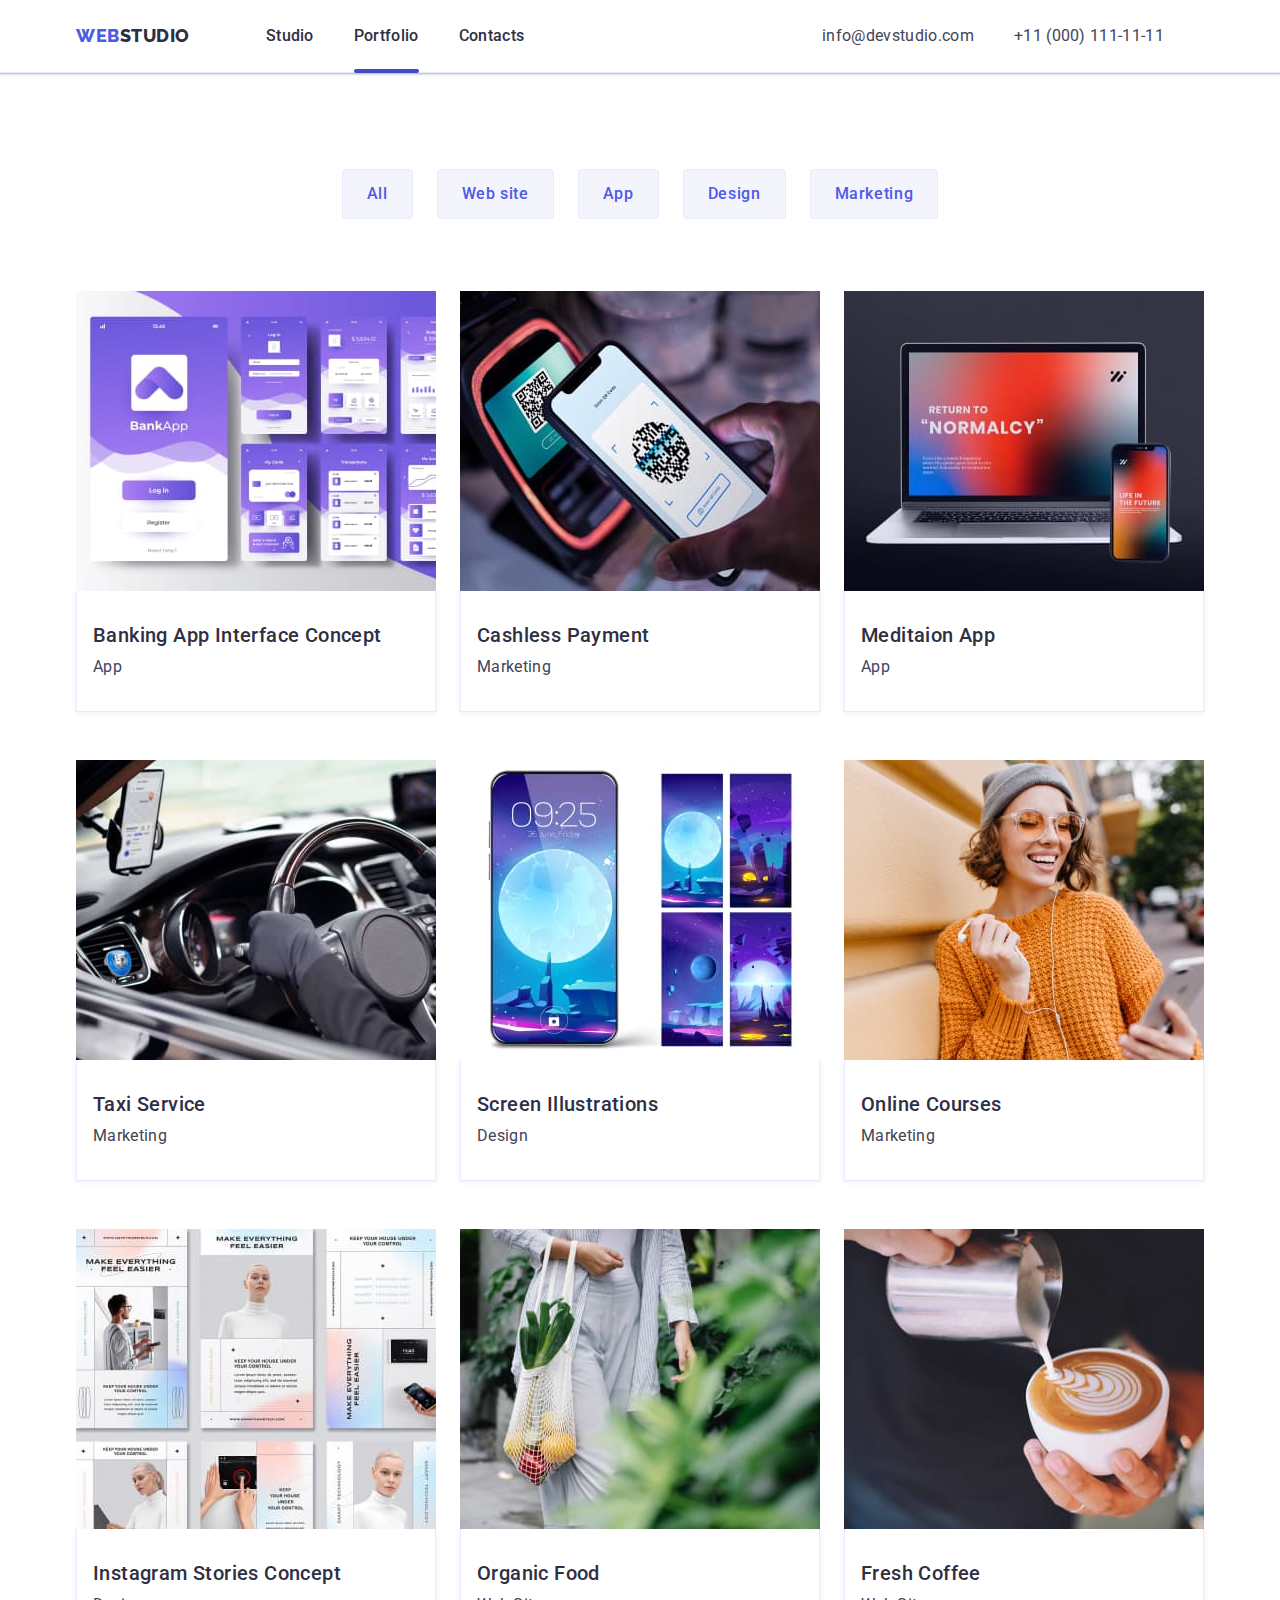
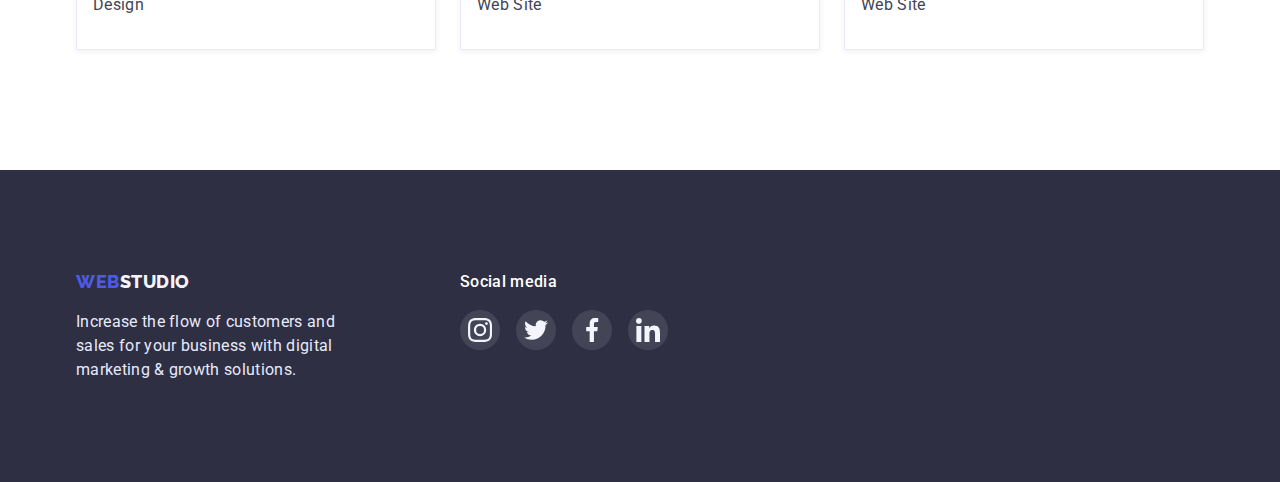
==== commit 6f6aefb1: "dz5_update" ====
--- a/portfolio.html
+++ b/portfolio.html
@@ -264,7 +264,7 @@
           </li>
         </ul>
       </div>
-      <div class="booking">
+      <!-- <div class="booking">
         <h2 class="footer-title">Subscribe</h2>
         <form class="booking-form" name="booking_form" autocomplete="on">
           <label class="booking-form-label" for="user_email">
@@ -278,7 +278,7 @@
           </button>
 
         </form>
-      </div>
+      </div> -->
     </div>
 
 
--- a/css/styles.css
+++ b/css/styles.css
@@ -81,7 +81,6 @@
   line-height: 1.5;
   letter-spacing: 0.02em;
   color: var(--secondary-text-color);
-  margin-bottom: 8px;
 }
 
 .work-item-discription {
@@ -247,12 +246,6 @@
   display: flex;
   align-items: center;
 }
-.work-item-link {
-  color: var(--primary-text-color);
-  font-weight: 500;
-  font-size: 20px;
-  line-height: 1.2;
-}
 
 .contact-link {
   font-size: 16px;
@@ -263,7 +256,6 @@
   transition-property: color;
   transition-duration: 250ms;
   transition-timing-function: cubic-bezier(0.4, 0, 0.2, 1);
-  transition-delay: 0;
 }
 
 .contact-link:focus,
@@ -315,7 +307,7 @@
   font-weight: 500;
   font-size: 16px;
   line-height: 1.5;
-  align-items: center;
+
   letter-spacing: 0.04em;
   color: var(--contrast-text-color);
   background-color: var(--accent-color);
@@ -324,6 +316,8 @@
   display: block;
   margin-right: auto;
   margin-left: auto;
+
+  box-shadow: 0px 4px 4px rgba(0, 0, 0, 0.15);
 
   transition-property: background-color;
   transition-duration: 250ms;
@@ -381,6 +375,12 @@
   width: 360px;
 }
 
+.work-item-link {
+  color: var(--primary-text-color);
+
+  display: block;
+}
+
 .work-team-wrapper {
   border: 1px solid var(--dark-color-theme);
   border-top: none;
@@ -388,18 +388,17 @@
   box-shadow: 0px 1px 6px var(--accent-color-border-8);
 }
 
-.work-item:hover,
-.work-item:focus {
-  border: 1px solid var(--accent-color-second);
+.work-item-link:hover,
+.work-item-link:focus {
   box-shadow: 0px 1px 6px var(--accent-color-border-8),
     0px 1px 1px var(--accent-color-border-16),
     0px 2px 1px var(--accent-color-border-8);
 }
-.work-item:hover .work-item-text {
+.work-item-link:hover .work-item-text {
   transform: translateY(0);
 }
 
-.work-item:focus .work-item-text {
+.work-item-link:focus .work-item-text {
   transform: translateY(0);
 }
 
@@ -449,6 +448,7 @@
   /* justify-content: center; */
 }
 .socials {
+  margin-top: 8px;
   display: flex;
   gap: 24px;
   align-items: center;
@@ -510,19 +510,18 @@
   justify-content: center;
   align-items: center;
   color: var(--icons-color);
-  box-sizing: border-box;
-  border: 2px solid var(--icons-color);
+
+  border: 1px solid var(--icons-color);
   border-radius: 4px;
 
   transition-property: color, border;
   transition-duration: 250ms;
   transition-timing-function: cubic-bezier(0.4, 0, 0.2, 1);
-  transition-delay: 0;
 }
 .customers-link:hover,
 .customers-link:focus {
   color: var(--style-color);
-  border: 1px solid var(--style-color);
+  border-color: var(--style-color);
 }
 
 .customers-svg {
@@ -557,13 +556,14 @@
   color: var(--contrast-text-color);
   margin-bottom: 16px;
   font-weight: 500;
+
+  font-style: normal;
+  font-size: 16px;
+  line-height: 1.5;
+  letter-spacing: 0.02em;
 }
 .social-media {
-  display: block;
-  flex-wrap: wrap;
-  height: 80px;
   margin-left: 120px;
-  padding-right: 80px;
 }
 .footer-social-link {
   display: flex;
@@ -589,10 +589,9 @@
   align-items: center;
   gap: 16px;
 }
-
+/*  
 .booking {
-  display: block;
-  justify-content: center;
+  margin-left: 80px;
 }
 .booking-form {
   display: flex;
@@ -648,6 +647,8 @@
   fill: var(--modal-box);
 }
 
+*/
+
 /* modal */
 
 .backdrop {
@@ -720,7 +721,7 @@
   fill: var(--contrast-text-color);
 }
 
-.modal-title {
+/* .modal-title {
   display: block;
   margin-bottom: 14px;
   text-align: center;
@@ -806,7 +807,7 @@
   color: rgba(117, 117, 117, 0.5);
 }
 
-/* /=================== new=========== */
+
 .form-checkbox {
   display: flex;
   align-items: baseline;
@@ -859,4 +860,4 @@
   letter-spacing: 0.04em;
   color: var(--accent-color);
   text-decoration: underline;
-}
+} */
